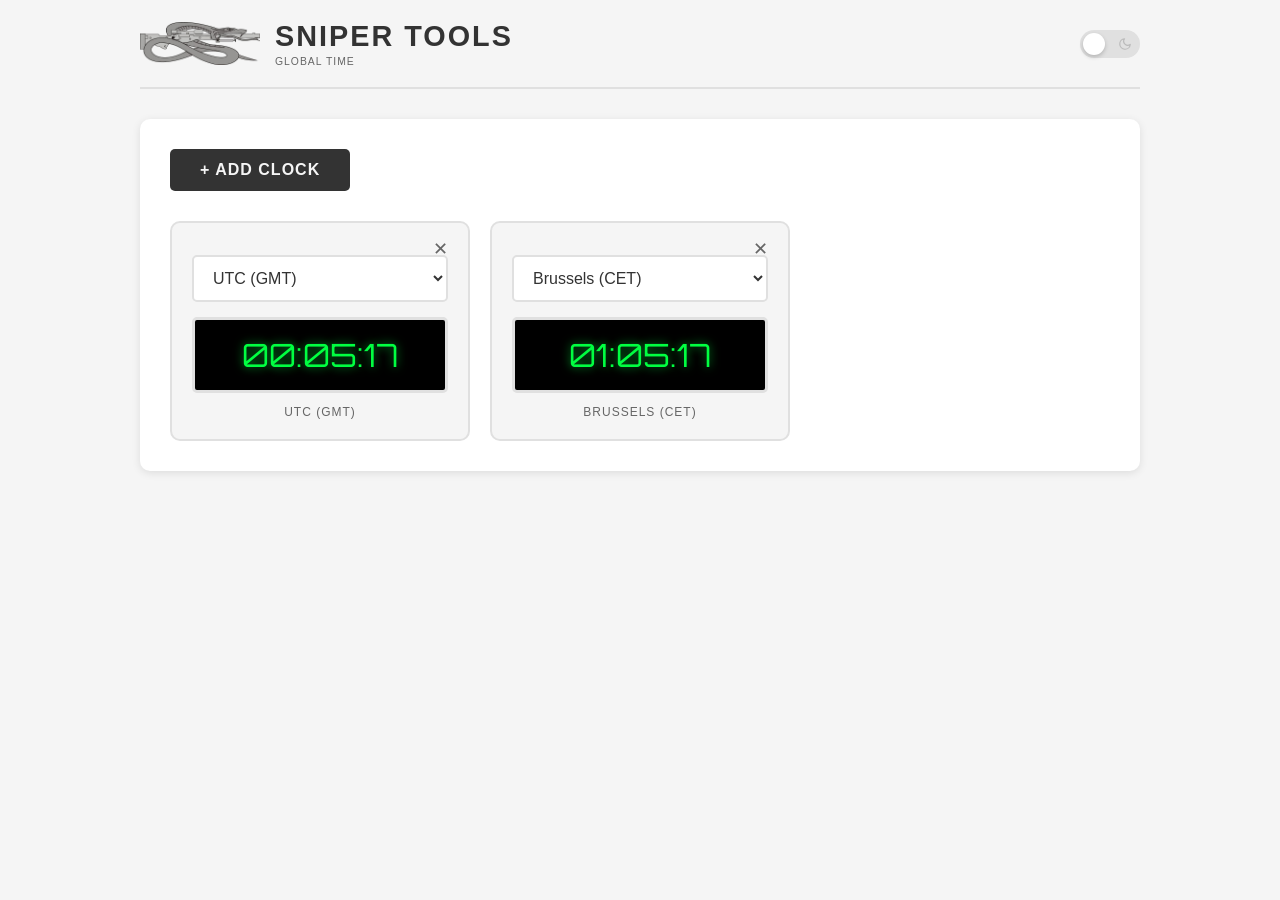
==== globaltime.html @ 10b6d41e "Replace Paris timezone with Brussels timezone" ====
<!DOCTYPE html>
<html lang="en">
<head>
    <meta charset="UTF-8">
    <meta name="viewport" content="width=device-width, initial-scale=1.0">
    <title>Sniper Tools - Global Time</title>
    <link rel="stylesheet" href="styles.css">
    <link rel="apple-touch-icon" href="icon.png">
    <link rel="icon" type="image/png" href="icon.png">
    <link rel="manifest" href="manifest.json">
    <meta name="apple-mobile-web-app-capable" content="yes">
    <meta name="apple-mobile-web-app-status-bar-style" content="black-translucent">
    <meta name="apple-mobile-web-app-title" content="Sniper Tools">
    <style>
        @import url('https://fonts.googleapis.com/css2?family=Orbitron:wght@400;700&display=swap');

        .globaltime-controls {
            display: flex;
            gap: var(--space-md);
            align-items: center;
            margin-bottom: var(--space-xl);
            flex-wrap: wrap;
        }

        .globaltime-controls span {
            color: var(--text-secondary);
            font-size: var(--text-sm);
            text-transform: uppercase;
            letter-spacing: 1px;
        }

        /* Grid des horloges */
        #clocks-container {
            display: grid;
            grid-template-columns: repeat(auto-fill, minmax(280px, 1fr));
            gap: var(--space-lg);
        }

        /* Style d'une carte d'horloge */
        .clock-card {
            background-color: var(--bg-color);
            border: var(--border-width) solid var(--border);
            border-radius: var(--radius-lg);
            padding: var(--space-lg);
            text-align: center;
            position: relative;
            transition: border-color 0.2s ease, transform 0.2s ease;
        }

        .clock-card:hover {
            border-color: var(--text-primary);
            transform: translateY(-3px);
        }

        .clock-card .remove-btn {
            position: absolute;
            top: 10px;
            right: 10px;
            background: none;
            border: none;
            color: var(--text-secondary);
            font-size: 18px;
            cursor: pointer;
            padding: 5px 10px;
            transition: color 0.2s ease;
        }

        .clock-card .remove-btn:hover {
            color: var(--danger-color);
        }

        .clock-card .selector-group {
            margin-bottom: var(--space-md);
            margin-top: var(--space-sm);
        }

        .clock-card .form-select {
            width: 100%;
        }

        /* Affichage digital style 7 segments */
        .clock-display {
            font-family: 'Orbitron', sans-serif;
            background-color: #000;
            color: #00ff41;
            font-size: var(--text-xl);
            padding: var(--space-md);
            border-radius: var(--radius-sm);
            border: 3px solid var(--border);
            display: block;
            text-shadow: 0 0 10px rgba(0, 255, 65, 0.6);
            box-shadow: inset 0 0 15px rgba(0,0,0,1);
            margin-bottom: var(--space-sm);
        }

        /* Rouge en mode sombre */
        [data-theme="dark"] .clock-display {
            color: #ff3333;
            text-shadow: 0 0 10px rgba(255, 51, 51, 0.6);
            border-color: #333;
        }

        .zone-label {
            font-size: var(--text-xs);
            color: var(--text-secondary);
            text-transform: uppercase;
            letter-spacing: 1px;
            margin-top: var(--space-sm);
        }

        /* Responsive */
        @media (max-width: 768px) {
            #clocks-container {
                grid-template-columns: repeat(auto-fill, minmax(240px, 1fr));
                gap: var(--space-md);
            }

            .clock-display {
                font-size: var(--text-lg);
                padding: var(--space-sm);
            }
        }

        @media (max-width: 480px) {
            #clocks-container {
                grid-template-columns: 1fr;
            }
        }
    </style>
</head>
<body>
    <div class="container">
        <header>
            <div class="logo-title">
                <a href="index.html" aria-label="Back to home">
                    <img src="logo.png" alt="Logo" class="logo">
                </a>
                <div>
                    <h1>Sniper Tools</h1>
                    <div class="subtitle">Global Time</div>
                </div>
            </div>
            <div class="theme-toggle">
                <button class="toggle-btn" id="themeToggle" data-active="false" aria-label="Toggle dark mode"><span class="slider"></span></button>
            </div>
        </header>

        <div class="card">
            <div class="globaltime-controls">
                <button class="btn" onclick="addClock()">+ Add Clock</button>
            </div>

            <div id="clocks-container">
                <!-- Les horloges s'ajouteront ici -->
            </div>
        </div>
    </div>

    <script>
        // Theme toggle
        const themeToggle = document.getElementById('themeToggle');
        const html = document.documentElement;

        function loadTheme() {
            const savedTheme = localStorage.getItem('sniperTheme');
            if (savedTheme === 'dark') {
                html.setAttribute('data-theme', 'dark');
                themeToggle.setAttribute('data-active', 'true');
            }
        }

        function toggleTheme() {
            const isDark = html.getAttribute('data-theme') === 'dark';
            if (isDark) {
                html.removeAttribute('data-theme');
                themeToggle.setAttribute('data-active', 'false');
                localStorage.setItem('sniperTheme', 'light');
            } else {
                html.setAttribute('data-theme', 'dark');
                themeToggle.setAttribute('data-active', 'true');
                localStorage.setItem('sniperTheme', 'dark');
            }
        }

        themeToggle.addEventListener('click', toggleTheme);

        // Liste des fuseaux horaires disponibles
        const timezones = [
            { name: "Local Time", value: "local" },
            { name: "UTC (GMT)", value: "UTC" },
            { name: "New York (EST)", value: "America/New_York" },
            { name: "London (GMT)", value: "Europe/London" },
            { name: "Brussels (CET)", value: "Europe/Brussels" },
            { name: "Berlin (CET)", value: "Europe/Berlin" },
            { name: "Moscow (MSK)", value: "Europe/Moscow" },
            { name: "Dubai (GST)", value: "Asia/Dubai" },
            { name: "Mumbai (IST)", value: "Asia/Kolkata" },
            { name: "Bangkok (ICT)", value: "Asia/Bangkok" },
            { name: "Singapore (SGT)", value: "Asia/Singapore" },
            { name: "Hong Kong (HKT)", value: "Asia/Hong_Kong" },
            { name: "Tokyo (JST)", value: "Asia/Tokyo" },
            { name: "Seoul (KST)", value: "Asia/Seoul" },
            { name: "Sydney (AEST)", value: "Australia/Sydney" },
            { name: "Auckland (NZST)", value: "Pacific/Auckland" },
            { name: "Los Angeles (PST)", value: "America/Los_Angeles" },
            { name: "Chicago (CST)", value: "America/Chicago" },
            { name: "Denver (MST)", value: "America/Denver" },
            { name: "São Paulo (BRT)", value: "America/Sao_Paulo" },
            { name: "Buenos Aires (ART)", value: "America/Argentina/Buenos_Aires" }
        ];

        function addClock(defaultTimezone = 'local') {
            const container = document.getElementById('clocks-container');
            
            // Création de l'élément carte
            const card = document.createElement('div');
            card.className = 'clock-card';
            
            // ID unique pour cette instance d'horloge
            const clockId = 'clock-' + Date.now();

            // Génération du menu déroulant avec sélection par défaut
            let optionsHtml = timezones.map(tz => 
                `<option value="${tz.value}" ${tz.value === defaultTimezone ? 'selected' : ''}>${tz.name}</option>`
            ).join('');

            card.innerHTML = `
                <button class="remove-btn" onclick="this.parentElement.remove()">✕</button>
                <div class="selector-group">
                    <select class="form-select tz-selector">
                        ${optionsHtml}
                    </select>
                </div>
                <div class="clock-display" id="${clockId}">00:00:00</div>
                <div class="zone-label">Select Time Zone</div>
            `;

            container.appendChild(card);

            // On ajoute l'écouteur d'événement sur le select pour mettre à jour le label
            const select = card.querySelector('.tz-selector');
            select.addEventListener('change', () => {
                card.querySelector('.zone-label').textContent = select.options[select.selectedIndex].text;
            });

            // Initialisation du label avec la timezone sélectionnée
            const selectedOption = timezones.find(tz => tz.value === defaultTimezone);
            card.querySelector('.zone-label').textContent = selectedOption ? selectedOption.name : select.options[select.selectedIndex].text;
        }

        // Fonction globale qui met à jour TOUTES les horloges présentes à l'écran
        function updateAllClocks() {
            const clockCards = document.querySelectorAll('.clock-card');
            const now = new Date();

            clockCards.forEach(card => {
                const select = card.querySelector('.tz-selector');
                const display = card.querySelector('.clock-display');
                const selectedZone = select.value;

                let options = {
                    hour: '2-digit',
                    minute: '2-digit',
                    second: '2-digit',
                    hour12: false
                };

                if (selectedZone !== 'local') {
                    options.timeZone = selectedZone;
                }

                try {
                    const formatter = new Intl.DateTimeFormat('en-GB', options);
                    display.textContent = formatter.format(now);
                } catch (e) {
                    display.textContent = "Error";
                }
            });
        }

        // Lancement du cycle de mise à jour (1 seconde)
        setInterval(updateAllClocks, 1000);

        // Ajouter deux horloges par défaut au démarrage
        window.onload = () => {
            loadTheme();
            addClock('UTC');           // Horloge 1: UTC
            addClock('Europe/Brussels'); // Horloge 2: Brussels
        };
    </script>
</body>
</html>
---- styles.css ----
/* JD Calculator - Common Styles */
/* Theme variables */
:root {
    /* Colors */
    --bg-color: #f5f5f5;
    --bg-secondary: #ffffff;
    --text-primary: #333333;
    --text-secondary: #666666;
    --border: #e0e0e0;
    --accent-hover: #1a1a1a;
    --alert-color: #e67e22;
    --success-color: #22c55e;
    --danger-color: #ef4444;
    --shadow: 0 2px 8px #0000001A;
    --shadow-sm: 0 2px 4px #00000033;
    --danger-color-transparent: #EF44441A;
    --font-mono: 'SF Mono', 'Monaco', 'Inconsolata', 'Roboto Mono', 'Courier New', monospace;
    
    /* Dimensions */
    --border-thin: 1px;
    --border-width: 2px;
    --radius-sm: 5px;
    --radius-md: 8px;
    --radius-lg: 10px;
    --space-xs: 9px;
    --space-sm: 12px;
    --space-md: 15px;
    --space-lg: 20px;
    --space-xl: 30px;
    --space-2xl: 40px;
    --text-xs: 0.75rem;
    --text-sm: 0.85rem;
    --text-base: 1rem;
    --text-lg: 1.5rem;
    --text-xl: 2rem;
    --container-max: 1000px;
    --breakpoint-md: 768px;
    --breakpoint-sm: 480px;
}

[data-theme="dark"] {
    /* Colors */
    --bg-color: #1a1a1a;
    --bg-secondary: #2d2d2d;
    --text-primary: #e0e0e0;
    --text-secondary: #aaaaaa;
    --border: #404040;
    --accent-hover: #f5f5f5;
    --alert-color: #f39c12;
    --success-color: #4ade80;
    --danger-color: #f87171;
    --shadow: 0 2px 8px #0000004D;
    --shadow-sm: 0 2px 4px #00000066;
    --danger-color-transparent: #F871711A;
    
    /* Dimensions (same as light) */
}

/* Reset and base */
* {
    margin: 0;
    padding: 0;
    box-sizing: border-box;
}

body {
    font-family: -apple-system, BlinkMacSystemFont, 'Segoe UI', Roboto, Oxygen, Ubuntu, sans-serif;
    background-color: var(--bg-color);
    color: var(--text-primary);
    min-height: 100vh;
    padding: var(--space-lg);
    transition: background-color 0.3s ease, color 0.3s ease;
}

.container {
    max-width: var(--container-max);
    margin: 0 auto;
}

/* ===== UTILITY CLASSES ===== */

/* Card/Panel containers */
.card {
    background-color: var(--bg-secondary);
    border-radius: var(--radius-lg);
    box-shadow: var(--shadow);
    padding: var(--space-xl);
    margin-bottom: var(--space-xl);
}

.card-inner {
    background-color: var(--bg-color);
    border: var(--border-width) solid var(--border);
    border-radius: var(--radius-lg);
    padding: var(--space-lg);
}

/* Form elements - Labels */
.form-label {
    font-size: var(--text-xs);
    color: var(--text-secondary);
    text-transform: uppercase;
    letter-spacing: 1px;
    font-weight: 600;
    margin-bottom: var(--space-sm);
    display: block;
}

/* Form elements - Inputs */
.form-input {
    padding: var(--space-sm) 15px;
    border: var(--border-width) solid var(--border);
    border-radius: var(--radius-sm);
    background-color: var(--bg-secondary);
    color: var(--text-primary);
    font-size: var(--text-base);
    width: 100%;
    transition: border-color 0.3s ease;
}

.form-input:focus {
    outline: none;
    border-color: var(--text-primary);
}

.form-input:disabled {
    background-color: var(--border);
    color: var(--text-secondary);
    cursor: not-allowed;
}

.form-input.mono {
    font-family: var(--font-mono);
    text-align: center;
}

/* Form groups */
.input-group {
    display: flex;
    flex-direction: column;
    gap: 5px;
}

.form-row {
    display: flex;
    gap: var(--space-xl);
    align-items: center;
    flex-wrap: wrap;
    justify-content: center;
}

/* Buttons */
.btn {
    background-color: var(--text-primary);
    color: var(--bg-color);
    border: none;
    padding: var(--space-sm) 30px;
    border-radius: var(--radius-sm);
    font-size: var(--text-base);
    font-weight: 600;
    cursor: pointer;
    transition: background-color 0.3s ease, transform 0.1s ease;
    text-transform: uppercase;
    letter-spacing: 1px;
}

.btn:hover {
    background-color: var(--accent-hover);
}

.btn:active {
    transform: scale(0.98);
}

.btn-outline {
    background-color: transparent;
    border: 2px solid var(--text-primary);
    color: var(--text-primary);
}

.btn-outline:hover {
    background-color: var(--text-primary);
    color: var(--bg-color);
}

.btn-small {
    padding: var(--space-xs) 16px;
    font-size: var(--text-sm);
}

/* Result display boxes */
.result-box {
    background-color: var(--text-primary);
    color: var(--bg-color);
    padding: var(--space-xl);
    border-radius: var(--radius-lg);
    text-align: center;
}

.result-value {
    font-size: var(--text-xl);
    font-weight: 700;
    font-family: var(--font-mono);
}

.result-unit {
    font-size: var(--text-base);
    opacity: 0.8;
}

.result-label {
    font-size: var(--text-xs);
    text-transform: uppercase;
    letter-spacing: 1px;
    opacity: 0.8;
    margin-bottom: var(--space-sm);
}

/* Grid layouts */
.grid-2 {
    display: grid;
    grid-template-columns: repeat(2, 1fr);
    gap: var(--space-lg);
}

.grid-4 {
    display: grid;
    grid-template-columns: repeat(4, 1fr);
    gap: var(--space-md);
}

/* Tables */
.table-container {
    background-color: var(--bg-secondary);
    border-radius: var(--radius-lg);
    box-shadow: var(--shadow);
    overflow: hidden;
}

.table-header {
    display: grid;
    gap: var(--space-xs);
    padding: var(--space-md) 20px;
    background-color: var(--text-primary);
    color: var(--bg-color);
    font-weight: 600;
    font-size: var(--text-sm);
    text-transform: uppercase;
    letter-spacing: 0.5px;
}

.table-row {
    display: grid;
    gap: var(--space-xs);
    padding: var(--space-sm) 20px;
    border-bottom: var(--border-thin) solid var(--border);
    align-items: center;
    transition: background-color 0.2s ease;
}

.table-row:last-child {
    border-bottom: none;
}

.table-row:hover {
    background-color: var(--bg-secondary);
}

/* Select dropdown */
.form-select {
    padding: var(--space-sm) 15px;
    border: var(--border-width) solid var(--border);
    border-radius: var(--radius-sm);
    background-color: var(--bg-secondary);
    color: var(--text-primary);
    font-size: var(--text-base);
    min-width: 180px;
    transition: border-color 0.3s ease;
}

.form-select:focus {
    outline: none;
    border-color: var(--text-primary);
}

/* Monospace text */
.mono {
    font-family: var(--font-mono);
}

/* Unit label */
.unit-label {
    font-size: var(--text-xs);
    color: var(--text-secondary);
    text-align: center;
    margin-top: 2px;
}

/* Section titles */
.section-title {
    font-size: var(--text-sm);
    color: var(--text-secondary);
    text-transform: uppercase;
    letter-spacing: 1px;
    margin-bottom: var(--space-md);
    font-weight: 600;
}

/* ===== HEADER STYLES ===== */

header {
    display: flex;
    justify-content: space-between;
    align-items: center;
    margin-bottom: 30px;
    padding-bottom: 20px;
    border-bottom: var(--border-width) solid var(--border);
    gap: var(--space-md);
    flex-wrap: nowrap;
}

.logo-title {
    display: flex;
    align-items: center;
    gap: var(--space-md);
    flex: 1;
    min-width: 0;
}

.logo-title > div {
    min-width: 0;
}

.logo-title a {
    display: flex;
    text-decoration: none;
}

.logo {
    width: auto;
    height: auto;
    max-width: 120px;
    max-height: 120px;
    object-fit: contain;
    transform: scale(1);
    transform-origin: left center;
    transition: transform 0.3s ease;
}

.logo:hover {
    transform: scale(1.05);
}

h1 {
    font-size: clamp(1rem, 2.5vw, 1.8rem);
    font-weight: 700;
    letter-spacing: 2px;
    text-transform: uppercase;
    white-space: nowrap;
    overflow: hidden;
    text-overflow: ellipsis;
}

.subtitle {
    font-size: 0.65rem;
    color: var(--text-secondary);
    text-transform: uppercase;
    letter-spacing: 1px;
    margin-top: 3px;
    white-space: nowrap;
    overflow: hidden;
    text-overflow: ellipsis;
}

/* Theme toggle */
.theme-toggle {
    display: flex;
    align-items: center;
    gap: var(--space-xs);
    flex-shrink: 0;
}

.toggle-btn {
    width: 60px;
    height: 28px;
    background-color: var(--border);
    border-radius: 14px;
    position: relative;
    cursor: pointer;
    transition: background-color 0.3s ease;
    border: none;
}

.toggle-btn::before {
    content: '';
    position: absolute;
    left: 8px;
    top: 50%;
    transform: translateY(-50%);
    width: 14px;
    height: 14px;
    background-image: url("data:image/svg+xml,%3Csvg xmlns='http://www.w3.org/2000/svg' viewBox='0 0 24 24' fill='none' stroke='%23666' stroke-width='2' stroke-linecap='round' stroke-linejoin='round'%3E%3Ccircle cx='12' cy='12' r='5'/%3E%3Cline x1='12' y1='1' x2='12' y2='3'/%3E%3Cline x1='12' y1='21' x2='12' y2='23'/%3E%3Cline x1='4.22' y1='4.22' x2='5.64' y2='5.64'/%3E%3Cline x1='18.36' y1='18.36' x2='19.78' y2='19.78'/%3E%3Cline x1='1' y1='12' x2='3' y2='12'/%3E%3Cline x1='21' y1='12' x2='23' y2='12'/%3E%3Cline x1='4.22' y1='19.78' x2='5.64' y2='18.36'/%3E%3Cline x1='18.36' y1='5.64' x2='19.78' y2='4.22'/%3E%3C/svg%3E");
    background-size: contain;
    background-repeat: no-repeat;
    opacity: 1;
    transition: opacity 0.3s ease;
}

.toggle-btn::after {
    content: '';
    position: absolute;
    right: 8px;
    top: 50%;
    transform: translateY(-50%);
    width: 14px;
    height: 14px;
    background-image: url("data:image/svg+xml,%3Csvg xmlns='http://www.w3.org/2000/svg' viewBox='0 0 24 24' fill='none' stroke='%23666' stroke-width='2' stroke-linecap='round' stroke-linejoin='round'%3E%3Cpath d='M21 12.79A9 9 0 1 1 11.21 3 7 7 0 0 0 21 12.79z'/%3E%3C/svg%3E");
    background-size: contain;
    background-repeat: no-repeat;
    opacity: 0.3;
    transition: opacity 0.3s ease;
}

.toggle-btn .slider {
    position: absolute;
    width: 22px;
    height: 22px;
    background-color: var(--bg-secondary);
    border-radius: 50%;
    top: 3px;
    left: 3px;
    transition: transform 0.3s ease;
    box-shadow: 0 2px 4px #00000033;
    z-index: 1;
}

.toggle-btn[data-active="true"] {
    background-color: var(--text-primary);
}

.toggle-btn[data-active="true"]::before {
    opacity: 0.3;
}

.toggle-btn[data-active="true"]::after {
    opacity: 1;
}

.toggle-btn[data-active="true"] .slider {
    transform: translateX(32px);
}

/* Legacy button styles - for backward compatibility */
.reset-btn {
    background-color: var(--text-primary);
    color: var(--bg-color);
    border: none;
    padding: var(--space-sm) 30px;
    border-radius: var(--radius-sm);
    font-size: var(--text-base);
    font-weight: 600;
    cursor: pointer;
    transition: background-color 0.3s ease, transform 0.1s ease;
    text-transform: uppercase;
    letter-spacing: 1px;
}

.reset-btn:hover {
    background-color: var(--accent-hover);
}

.reset-btn:active {
    transform: scale(0.98);
}

/* Legacy form elements - for backward compatibility */
select, input[type="number"] {
    padding: var(--space-sm) 15px;
    border: var(--border-width) solid var(--border);
    border-radius: var(--radius-sm);
    background-color: var(--bg-secondary);
    color: var(--text-primary);
    font-size: var(--text-base);
    transition: border-color 0.3s ease;
}

select:focus, input[type="number"]:focus {
    outline: none;
    border-color: var(--text-primary);
}

/* ===== RESPONSIVE STYLES ===== */

@media (max-width: var(--breakpoint-md)) {
    header {
        gap: var(--space-xs);
    }

    .logo-title {
        gap: var(--space-xs);
    }

    .logo {
        max-width: 90px;
        max-height: 90px;
    }

    h1 {
        font-size: clamp(0.9rem, 2vw, 1.5rem);
    }

    .subtitle {
        font-size: 0.6rem;
    }

    /* Responsive utility classes */
    .form-row {
        flex-direction: column;
        gap: var(--space-lg);
    }

    .grid-2 {
        grid-template-columns: 1fr;
        gap: var(--space-md);
    }

    .grid-4 {
        grid-template-columns: repeat(2, 1fr);
        gap: var(--space-sm);
    }

    .result-value {
        font-size: var(--text-xl);
    }

    .card {
        padding: var(--space-lg);
    }

    .card-inner {
        padding: var(--space-md);
    }
}

@media (max-width: 480px) {
    body {
        padding: var(--space-md);
    }

    header {
        gap: var(--space-xs);
    }

    .logo-title {
        gap: var(--space-xs);
    }

    .logo {
        max-width: 70px;
        max-height: 70px;
    }

    h1 {
        font-size: var(--text-sm);
        letter-spacing: 1px;
    }

    .subtitle {
        font-size: 0.55rem;
    }

    .toggle-btn {
        width: 50px;
        height: 24px;
    }

    .toggle-btn .slider {
        width: 18px;
        height: 18px;
    }

    .toggle-btn[data-active="true"] .slider {
        transform: translateX(26px);
    }

    .form-row {
        gap: var(--space-md);
    }

    .grid-4 {
        grid-template-columns: 1fr;
        gap: var(--space-xs);
    }

    .result-value {
        font-size: var(--text-lg);
    }

    .card {
        padding: var(--space-md);
    }

    .form-input, .form-select {
        padding: var(--space-xs) 12px;
        font-size: 0.95rem;
    }
}

/* ===== COMMON COMPONENTS ===== */

/* Tab System */
.tabs-container {
    display: flex;
    justify-content: center;
    margin-bottom: 30px;
    gap: var(--space-xs);
}

.tab-btn {
    padding: var(--space-sm) 30px;
    border: var(--border-width) solid var(--border);
    background-color: var(--bg-secondary);
    color: var(--text-secondary);
    border-radius: 50px;
    font-size: var(--text-sm);
    font-weight: 600;
    text-transform: uppercase;
    letter-spacing: 1px;
    cursor: pointer;
    transition: all 0.3s ease;
}

.tab-btn:hover {
    border-color: var(--text-primary);
    color: var(--text-primary);
}

.tab-btn.active {
    background-color: var(--text-primary);
    border-color: var(--text-primary);
    color: var(--bg-color);
}



/* Error Message */
.error-message {
    color: var(--danger-color);
    font-size: var(--text-sm);
    margin: 15px 0;
    padding: var(--space-sm) 16px;
    background-color: var(--danger-color-transparent);
    border-radius: var(--radius-md);
    border-left: 4px solid var(--danger-color);
}

/* History List */
.history-list {
    display: flex;
    flex-direction: column;
    gap: var(--space-xs);
}

.history-item {
    display: grid;
    grid-template-columns: 1fr auto auto;
    gap: var(--space-md);
    align-items: center;
    padding: 14px 18px;
    background-color: var(--bg-color);
    border-radius: var(--radius-md);
    border: var(--border-thin) solid var(--border);
    font-family: var(--font-mono);
    font-size: var(--text-sm);
    transition: border-color 0.2s;
}

.history-item:hover {
    border-color: var(--text-primary);
}

.history-coords {
    color: var(--text-secondary);
    word-break: break-all;
}

.history-result {
    color: var(--text-primary);
    font-weight: 700;
    white-space: nowrap;
}

.history-bearing {
    color: var(--text-primary);
    white-space: nowrap;
}

/* Legend System */
.legend {
    background-color: var(--bg-color);
    border: var(--border-thin) solid var(--border);
    border-radius: var(--radius-md);
    padding: var(--space-md);
    margin-top: 20px;
}

.legend-header {
    font-size: var(--text-sm);
    color: var(--text-secondary);
    text-transform: uppercase;
    letter-spacing: 1px;
    margin-bottom: 12px;
    padding-bottom: 8px;
    border-bottom: var(--border-thin) solid var(--border);
}

.legend-item {
    display: flex;
    align-items: center;
    gap: var(--space-xs);
    margin-bottom: var(--space-sm);
    font-size: var(--text-sm);
}

/* Tool/Link Grid */
.tools-grid,
.links-container {
    display: grid;
    grid-template-columns: repeat(auto-fit, minmax(300px, 1fr));
    gap: var(--space-lg);
    margin-top: 40px;
}

/* Tool Card */
.tool-card,
.link-item {
    display: flex;
    flex-direction: column;
    align-items: center;
    padding: 40px 30px;
    background-color: var(--bg-secondary);
    border: var(--border-width) solid var(--border);
    border-radius: 12px;
    text-align: center;
    text-decoration: none;
    color: var(--text-primary);
    transition: all 0.3s ease;
    cursor: pointer;
}

.tool-card:hover,
.link-item:hover {
    transform: translateY(-5px);
    box-shadow: 0 8px 24px var(--shadow-sm);
    border-color: var(--text-primary);
}

.tool-icon {
    font-size: 4rem;
    margin-bottom: 20px;
}

.tool-card .arrow,
.link-arrow {
    margin-top: 20px;
    font-size: var(--text-lg);
    color: var(--text-primary);
    transition: transform 0.3s ease;
}

.tool-card:hover .arrow,
.link-item:hover .link-arrow {
    transform: translateX(5px);
}

/* Link Category Card */
.link-category {
    background-color: var(--bg-color);
    border: var(--border-width) solid var(--border);
    border-radius: var(--radius-lg);
    padding: var(--space-xl);
}

.category-title {
    font-size: var(--text-sm);
    color: var(--text-secondary);
    text-transform: uppercase;
    letter-spacing: 1px;
    font-weight: 600;
    margin-bottom: 20px;
    padding-bottom: 12px;
    border-bottom: var(--border-thin) solid var(--border);
}

/* Config Panel */
.config-panel {
    background-color: var(--bg-color);
    border: var(--border-thin) solid var(--border);
    border-radius: var(--radius-md);
    overflow: hidden;
    margin-top: 20px;
}

.config-toggle {
    width: 100%;
    padding: var(--space-md) 20px;
    background: none;
    border: none;
    color: var(--text-primary);
    font-size: var(--text-base);
    font-weight: 600;
    cursor: pointer;
    display: flex;
    justify-content: space-between;
    align-items: center;
}

.config-row {
    display: grid;
    grid-template-columns: 100px 80px 80px 80px 80px auto;
    gap: var(--space-xs);
    align-items: center;
    padding: var(--space-xs) 0;
    border-bottom: var(--border-thin) solid var(--border);
}

/* Converter Layout */
.converter-layout {
    display: grid;
    grid-template-columns: 1fr auto 1fr;
    gap: var(--space-lg);
    align-items: end;
}

.swap-btn {
    width: 50px;
    height: 50px;
    border-radius: var(--radius-full);
    border: 2px solid var(--text-primary);
    background-color: var(--bg-secondary);
    color: var(--text-primary);
    font-size: 1.2rem;
    cursor: pointer;
    display: flex;
    align-items: center;
    justify-content: center;
    transition: all 0.3s ease;
    margin-bottom: var(--space-sm);
}

.swap-btn:hover {
    background-color: var(--text-primary);
    color: var(--bg-color);
    transform: rotate(180deg);
}

/* Quick Reference Grid */
.quick-grid {
    display: grid;
    grid-template-columns: repeat(auto-fit, minmax(120px, 1fr));
    gap: var(--space-xs);
    margin-top: 15px;
}

/* Loading & Empty States */
.loading-state,
.empty-history {
    text-align: center;
    padding: 40px;
    color: var(--text-secondary);
    font-style: italic;
}

/* Info Section */
.info-section {
    background-color: var(--bg-color);
    border: var(--border-thin) solid var(--border);
    border-radius: var(--radius-md);
    padding: var(--space-lg);
    margin-top: 20px;
}

.info-block {
    margin-bottom: var(--space-md);
}

.info-block:last-child {
    margin-bottom: 0;
}

/* Result Status Variants */
.result-box.success {
    background-color: var(--success-color);
}

.result-box.danger {
    background-color: var(--danger-color);
}

/* UV Index Colors */
.uv-low { color: var(--success-color); }
.uv-moderate { color: var(--alert-color); }
.uv-high { color: var(--alert-color); }
.uv-very-high { color: var(--danger-color); }

/* Formula Display */
.formula-note {
    background-color: var(--bg-color);
    border-left: 4px solid var(--text-primary);
    padding: var(--space-md) 20px;
    margin-top: 20px;
    font-family: var(--font-mono);
    font-size: var(--text-sm);
}

/* Intro Section */
.intro {
    text-align: center;
    margin: 40px 0;
    padding: var(--space-lg);
}

.intro h2 {
    font-size: 1.3rem;
    font-weight: 600;
    color: var(--text-primary);
    margin-bottom: var(--space-md);
}

.intro p {
    font-size: var(--text-base);
    color: var(--text-secondary);
    max-width: 600px;
    margin: 0 auto;
    line-height: 1.6;
}

/* GitHub Section */
.github-section {
    margin-top: 60px;
    text-align: center;
}

.github-link {
    display: inline-flex;
    align-items: center;
    justify-content: center;
    width: 40px;
    height: 40px;
    color: var(--text-secondary);
    transition: color 0.3s ease, transform 0.3s ease;
}

.github-link:hover {
    color: var(--text-primary);
    transform: scale(1.1);
}

.github-link svg {
    width: 100%;
    height: 100%;
    fill: currentColor;
}
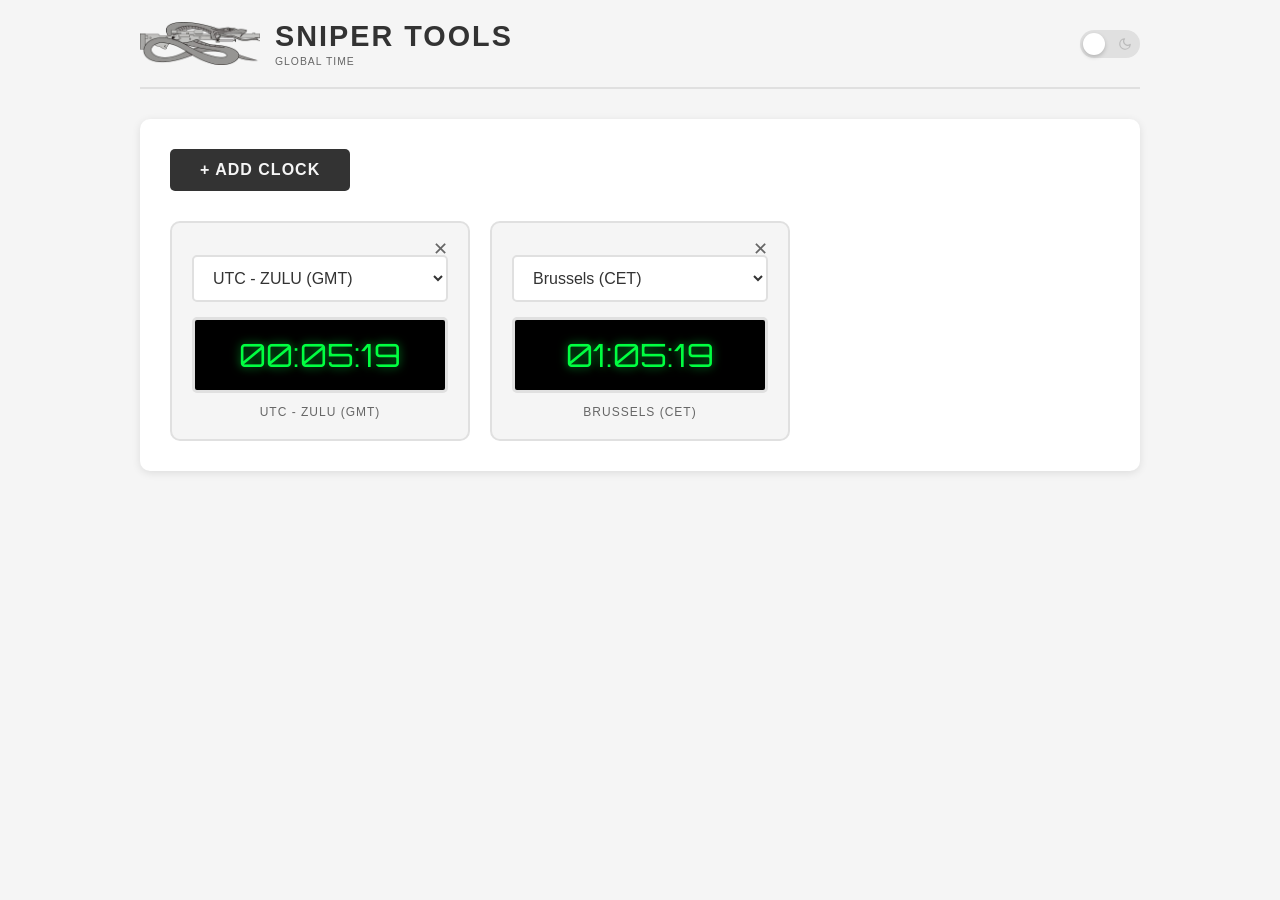
==== commit dda7ffe3: "Replace UTC timezone with UTC - ZULU" ====
--- a/globaltime.html
+++ b/globaltime.html
@@ -187,7 +187,7 @@
         // Liste des fuseaux horaires disponibles
         const timezones = [
             { name: "Local Time", value: "local" },
-            { name: "UTC (GMT)", value: "UTC" },
+            { name: "UTC - ZULU (GMT)", value: "UTC" },
             { name: "New York (EST)", value: "America/New_York" },
             { name: "London (GMT)", value: "Europe/London" },
             { name: "Brussels (CET)", value: "Europe/Brussels" },
